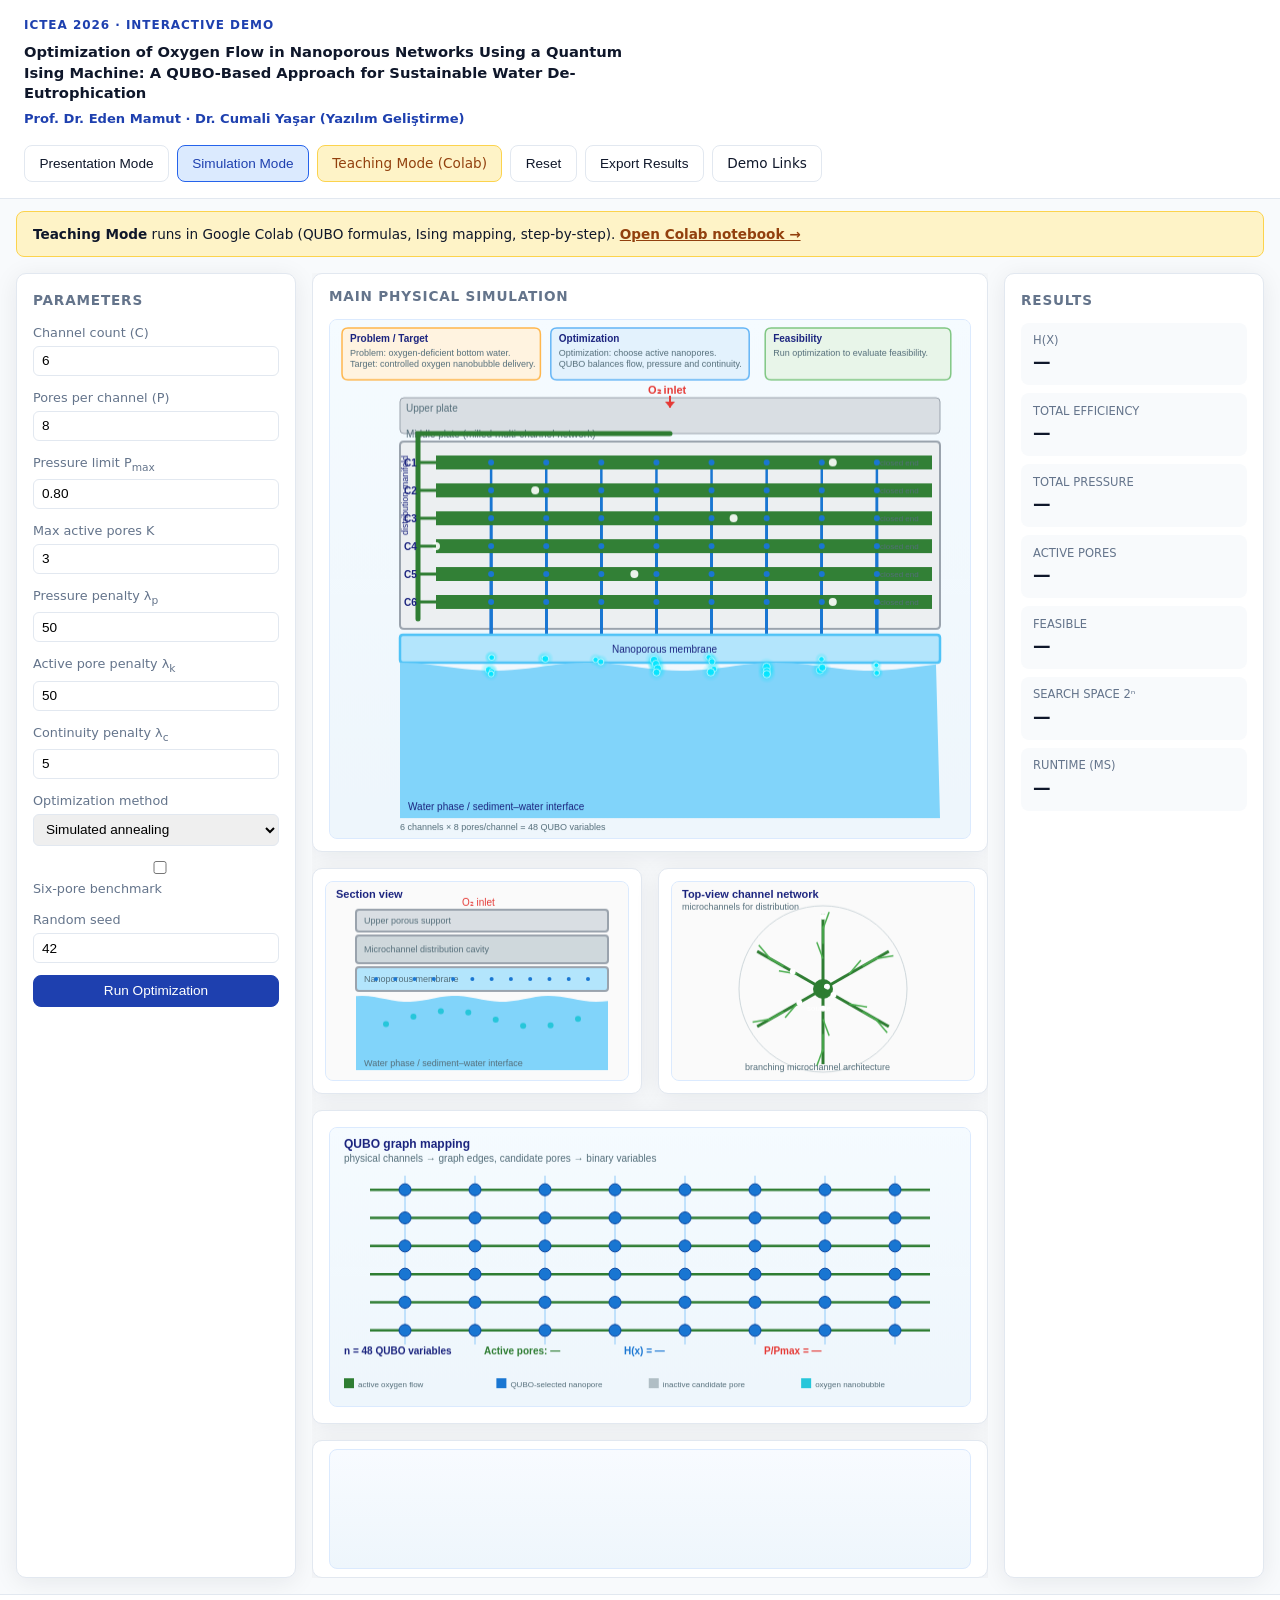
==== frontend/index.html @ eaedf812 "Publish ICTEA 2026 interactive demo: web app, Colab notebook, and multilingual hub. Replaces earlier" ====
<!DOCTYPE html>
<html lang="en">
<head>
  <meta charset="UTF-8">
  <meta name="viewport" content="width=device-width, initial-scale=1.0">
  <title>Optimization of Oxygen Flow in Nanoporous Networks — QUBO Simulation</title>
  <link rel="stylesheet" href="css/style.css">
</head>
<body>
  <header class="app-header">
    <div>
      <p class="eyebrow">ICTEA 2026 · Interactive Demo</p>
      <h1 class="paper-title">Optimization of Oxygen Flow in Nanoporous Networks Using a Quantum Ising Machine: A QUBO-Based Approach for Sustainable Water De-Eutrophication</h1>
      <p class="authors-line">Prof. Dr. Eden Mamut · Dr. Cumali Yaşar (Yazılım Geliştirme)</p>
    </div>
    <div class="header-actions">
      <button type="button" class="btn" id="btn-presentation">Presentation Mode</button>
      <button type="button" class="btn active" id="btn-simulation">Simulation Mode</button>
      <a class="btn btn-colab" id="btn-teaching" href="#" target="_blank" rel="noopener">Teaching Mode (Colab)</a>
      <button type="button" class="btn" id="btn-reset">Reset</button>
      <button type="button" class="btn" id="btn-export">Export Results</button>
      <a class="btn" href="../index.html">Demo Links</a>
    </div>
  </header>

  <div class="teaching-banner" id="teaching-banner">
    <strong>Teaching Mode</strong> runs in Google Colab (QUBO formulas, Ising mapping, step-by-step).
    <a id="teaching-link-inline" href="#" target="_blank" rel="noopener">Open Colab notebook →</a>
  </div>

  <main class="layout" id="simulation-layout">
    <aside class="panel controls-panel">
      <h2>Parameters</h2>
      <div class="control-group">
        <label for="channels">Channel count (C)</label>
        <input type="number" id="channels" min="1" max="12" value="6">
      </div>
      <div class="control-group">
        <label for="pores">Pores per channel (P)</label>
        <input type="number" id="pores" min="1" max="16" value="8">
      </div>
      <div class="control-group">
        <label for="pmax">Pressure limit P<sub>max</sub></label>
        <input type="number" id="pmax" step="0.01" value="0.80">
      </div>
      <div class="control-group">
        <label for="k-active">Max active pores K</label>
        <input type="number" id="k-active" min="1" value="3">
      </div>
      <div class="control-group">
        <label for="lambda-p">Pressure penalty λ<sub>p</sub></label>
        <input type="number" id="lambda-p" step="0.5" value="50">
      </div>
      <div class="control-group">
        <label for="lambda-k">Active pore penalty λ<sub>k</sub></label>
        <input type="number" id="lambda-k" step="0.5" value="50">
      </div>
      <div class="control-group">
        <label for="lambda-c">Continuity penalty λ<sub>c</sub></label>
        <input type="number" id="lambda-c" step="0.5" value="5">
      </div>
      <div class="control-group">
        <label for="method">Optimization method</label>
        <select id="method">
          <option value="exhaustive">Exhaustive search</option>
          <option value="simulated_annealing" selected>Simulated annealing</option>
          <option value="ising_mean_field">Ising mean field</option>
        </select>
      </div>
      <div class="control-group">
        <label><input type="checkbox" id="use-benchmark"> Six-pore benchmark</label>
      </div>
      <div class="control-group">
        <label for="seed">Random seed</label>
        <input type="number" id="seed" value="42">
      </div>
      <button type="button" class="btn btn-primary" id="btn-run" style="width:100%">Run Optimization</button>
    </aside>

    <section class="center-stack">
      <div class="panel panel-main-viz">
        <h2>Main Physical Simulation</h2>
        <div class="viz-box viz-main"><canvas id="main-canvas"></canvas></div>
      </div>
      <div class="panel-row">
        <div class="panel panel-half">
          <div class="viz-box viz-aux"><canvas id="section-canvas"></canvas></div>
        </div>
        <div class="panel panel-half">
          <div class="viz-box viz-aux"><canvas id="topview-canvas"></canvas></div>
        </div>
      </div>
      <div class="panel">
        <div class="viz-box viz-qubo"><canvas id="qubo-canvas"></canvas></div>
      </div>
      <div class="panel panel-energy">
        <div class="viz-box viz-energy"><canvas id="energy-canvas"></canvas></div>
      </div>
    </section>

    <aside class="panel results-panel">
      <h2>Results</h2>
      <div class="metric-grid">
        <div class="metric"><div class="label">H(x)</div><div class="value" id="res-h">—</div></div>
        <div class="metric"><div class="label">Total efficiency</div><div class="value" id="res-eff">—</div></div>
        <div class="metric"><div class="label">Total pressure</div><div class="value" id="res-pres">—</div></div>
        <div class="metric"><div class="label">Active pores</div><div class="value" id="res-active">—</div></div>
        <div class="metric" id="feasible-metric"><div class="label">Feasible</div><div class="value" id="res-feasible">—</div></div>
        <div class="metric"><div class="label">Search space 2ⁿ</div><div class="value" id="res-space">—</div></div>
        <div class="metric"><div class="label">Runtime (ms)</div><div class="value" id="res-runtime">—</div></div>
      </div>
    </aside>
  </main>

  <footer class="status-bar" id="status-bar">
    Ready — Prof. Dr. Eden Mamut · Dr. Cumali Yaşar (Yazılım Geliştirme)
  </footer>

  <div class="presentation-overlay" id="presentation">
    <div class="pres-toolbar">
      <button type="button" class="pres-sim-btn" id="pres-sim-btn">Live Simulation</button>
      <span class="pres-toolbar-sep"></span>
      <span class="pres-lang-label">Language</span>
      <button type="button" class="pres-lang-btn active" data-lang="en" aria-pressed="true">English</button>
      <button type="button" class="pres-lang-btn" data-lang="tr" aria-pressed="false">Türkçe</button>
      <button type="button" class="pres-lang-btn" data-lang="ro" aria-pressed="false">Română</button>
      <button type="button" class="pres-notes-btn" id="pres-notes-btn">Speaker Notes</button>
      <button type="button" class="pres-close" id="pres-close">Exit</button>
    </div>
    <p class="pres-authors">Prof. Dr. Eden Mamut · Dr. Cumali Yaşar (Software Development)</p>

    <div class="pres-main-area">
      <div class="pres-slides-wrap">
        <div id="pres-slides-container"></div>
        <div class="pres-thumb-strip" id="pres-thumb-strip"></div>
      </div>
      <aside class="pres-sim-panel" id="pres-sim-panel">
        <div class="pres-sim-header">
          <span class="pres-sim-title">Live Simulation</span>
          <button type="button" class="pres-run-btn" id="pres-run-btn">Run Optimization</button>
        </div>
        <div class="pres-sim-canvas-wrap">
          <canvas id="pres-live-main"></canvas>
        </div>
        <div class="pres-sim-canvas-wrap pres-sim-qubo-wrap">
          <canvas id="pres-live-qubo"></canvas>
        </div>
        <div class="pres-sim-metrics" id="pres-sim-metrics"></div>
        <p class="pres-sim-hint">Shortcut: <kbd>S</kbd> toggle · <kbd>N</kbd> notes · arrows navigate</p>
      </aside>
    </div>

    <aside class="pres-notes-panel" id="pres-notes-panel" aria-hidden="true">
      <div class="pres-notes-chrome">
        <div class="pres-notes-header">
          <span id="pres-notes-title">Presenter View</span>
          <span id="pres-notes-slide-label">Slide 1 / 24</span>
        </div>
        <p class="pres-notes-lang-hint" id="pres-notes-lang-hint"></p>
        <div class="pres-notes-body" id="pres-notes-body"></div>
      </div>
    </aside>
    <div class="pres-progress" aria-hidden="true"><div class="pres-progress-bar" id="pres-progress-bar"></div></div>
    <nav class="pres-nav">
      <button type="button" id="pres-prev">← Previous</button>
      <span class="pres-counter" id="pres-counter">1 / 24</span>
      <button type="button" id="pres-next">Next →</button>
    </nav>
  </div>

  <script src="../config/i18n-presentation.js"></script>
  <script src="../config/authors.js"></script>
  <script src="../config/links.js"></script>
  <script src="js/simulation.js"></script>
  <script src="js/visualization.js"></script>
  <script src="js/pres-visuals.js"></script>
  <script src="js/presentation.js"></script>
  <script src="js/app.js"></script>
</body>
</html>
---- frontend/css/style.css ----
:root {
  --bg: #f8fafc;
  --panel-bg: #ffffff;
  --border: #e2e8f0;
  --text: #0f172a;
  --text-muted: #64748b;
  --primary: #1e40af;
  --primary-hover: #1d4ed8;
  --active-flow: #16a34a;
  --qubo-selected: #2563eb;
  --passive: #94a3b8;
  --bubble: #06b6d4;
  --warning: #ea580c;
  --danger: #dc2626;
  --shadow: 0 4px 24px rgba(15, 23, 42, 0.08);
  --radius: 10px;
  --font: "Segoe UI", system-ui, -apple-system, sans-serif;
}

*, *::before, *::after { box-sizing: border-box; }

body {
  margin: 0;
  font-family: var(--font);
  background: var(--bg);
  color: var(--text);
  line-height: 1.5;
  overflow-x: hidden;
}

body.hub-body { background: linear-gradient(180deg, #eff6ff 0%, var(--bg) 40%); }

.eyebrow {
  text-transform: uppercase;
  letter-spacing: 0.08em;
  font-size: 0.75rem;
  color: var(--primary);
  font-weight: 700;
  margin: 0 0 0.5rem;
}

.app-header {
  background: var(--panel-bg);
  border-bottom: 1px solid var(--border);
  padding: 1rem 1.5rem;
  display: flex;
  flex-wrap: wrap;
  align-items: center;
  justify-content: space-between;
  gap: 1rem;
}

.app-header h1,
.app-header .paper-title {
  font-size: 0.92rem;
  margin: 0;
  max-width: 640px;
  line-height: 1.4;
}

.authors-line {
  margin: 0.35rem 0 0;
  font-size: 0.82rem;
  color: var(--primary);
  font-weight: 600;
}

.header-actions { display: flex; flex-wrap: wrap; gap: 0.5rem; }

.btn {
  border: 1px solid var(--border);
  background: var(--panel-bg);
  color: var(--text);
  padding: 0.45rem 0.9rem;
  border-radius: 8px;
  font-size: 0.85rem;
  cursor: pointer;
  transition: background 0.15s, border-color 0.15s;
  text-decoration: none;
}

.btn:hover { background: #f1f5f9; }

.btn-primary {
  background: var(--primary);
  color: #fff;
  border-color: var(--primary);
}

.btn-primary:hover { background: var(--primary-hover); }

.btn.active {
  background: #dbeafe;
  border-color: var(--qubo-selected);
  color: var(--primary);
}

.btn-colab {
  background: #fef3c7;
  border-color: #fcd34d;
  color: #92400e;
}

.layout {
  display: grid;
  grid-template-columns: 280px 1fr 260px;
  gap: 1rem;
  padding: 1rem;
  min-height: calc(100vh - 72px);
  overflow-x: hidden;
  max-width: 100vw;
}

@media (max-width: 1100px) {
  .layout { grid-template-columns: 1fr; }
}

.center-stack {
  display: flex;
  flex-direction: column;
  gap: 1rem;
  min-width: 0;
  overflow: hidden;
}

.panel {
  background: var(--panel-bg);
  border: 1px solid var(--border);
  border-radius: var(--radius);
  padding: 1rem;
  box-shadow: var(--shadow);
}

.panel h2 {
  font-size: 0.85rem;
  text-transform: uppercase;
  letter-spacing: 0.06em;
  color: var(--text-muted);
  margin: 0 0 0.75rem;
}

.control-group { margin-bottom: 0.75rem; }

.control-group label {
  display: block;
  font-size: 0.8rem;
  color: var(--text-muted);
  margin-bottom: 0.25rem;
}

.control-group input,
.control-group select {
  width: 100%;
  padding: 0.4rem 0.5rem;
  border: 1px solid var(--border);
  border-radius: 6px;
  font-size: 0.85rem;
}

.panel-row {
  display: grid;
  grid-template-columns: 1fr 1fr;
  gap: 1rem;
}

@media (max-width: 900px) {
  .panel-row { grid-template-columns: 1fr; }
}

.panel-half { padding: 0.75rem; }
.panel-main-viz { padding: 0.75rem 1rem; }
.panel-energy { padding: 0.5rem 1rem; }

.viz-box {
  position: relative;
  overflow: hidden;
  width: 100%;
  max-width: 100%;
  background: linear-gradient(180deg, #f8fbff 0%, #eef6fc 100%);
  border-radius: 8px;
  border: 1px solid #dbeafe;
}

.viz-main { height: 520px; max-height: 520px; }
.viz-aux { height: 200px; max-height: 200px; }
.viz-qubo { height: 280px; max-height: 280px; }
.viz-energy { height: 120px; max-height: 120px; }

.viz-box canvas {
  display: block;
  width: 100% !important;
  max-width: 100%;
  height: 100% !important;
}

.legend {
  display: flex;
  flex-wrap: wrap;
  gap: 0.75rem;
  font-size: 0.78rem;
  margin-top: 0.5rem;
}

.legend span { display: flex; align-items: center; gap: 0.35rem; }

.dot {
  width: 10px;
  height: 10px;
  border-radius: 50%;
  display: inline-block;
}

.metric-grid { display: grid; gap: 0.5rem; }

.metric {
  background: var(--bg);
  border-radius: 8px;
  padding: 0.6rem 0.75rem;
}

.metric .label { font-size: 0.72rem; color: var(--text-muted); text-transform: uppercase; }
.metric .value { font-size: 1.1rem; font-weight: 700; font-variant-numeric: tabular-nums; }

.metric.feasible-yes .value { color: var(--active-flow); }
.metric.feasible-no .value { color: var(--danger); }

.status-bar {
  font-size: 0.8rem;
  color: var(--text-muted);
  padding: 0.5rem 1rem;
  border-top: 1px solid var(--border);
  background: var(--panel-bg);
}

.presentation-overlay {
  position: fixed;
  inset: 0;
  background: #0f172a;
  color: #f8fafc;
  z-index: 1000;
  display: none;
  flex-direction: column;
}

.presentation-overlay.active { display: flex; }

.presentation-overlay:fullscreen,
.presentation-overlay.pres-fullscreen {
  width: 100vw;
  height: 100vh;
  background: #0a0f1a;
}

.pres-toolbar {
  display: flex;
  flex-wrap: wrap;
  align-items: center;
  justify-content: flex-end;
  gap: 0.4rem;
  padding: 0.65rem 1rem;
  border-bottom: 1px solid #334155;
  background: rgba(15, 23, 42, 0.95);
  z-index: 5;
}

.pres-sim-btn {
  background: linear-gradient(135deg, #16a34a, #059669);
  border: none;
  color: #fff;
  padding: 0.45rem 1rem;
  border-radius: 999px;
  font-size: 0.82rem;
  font-weight: 700;
  cursor: pointer;
  margin-right: auto;
  box-shadow: 0 2px 12px rgba(22, 163, 74, 0.4);
}

.pres-sim-btn:hover { filter: brightness(1.08); }

.pres-toolbar-sep {
  width: 1px;
  height: 20px;
  background: #475569;
  margin: 0 0.25rem;
}

.pres-main-area {
  flex: 1;
  display: flex;
  min-height: 0;
  overflow: hidden;
}

.pres-slides-wrap {
  flex: 1;
  display: flex;
  flex-direction: column;
  min-width: 0;
  transition: flex 0.35s ease;
}

.pres-split-sim .pres-slides-wrap {
  flex: 0 0 42%;
  border-right: 1px solid #334155;
}

.pres-sim-panel {
  flex: 0 0 0;
  width: 0;
  overflow: hidden;
  background: #0c1222;
  display: flex;
  flex-direction: column;
  transition: flex 0.35s ease, width 0.35s ease;
}

.pres-split-sim .pres-sim-panel {
  flex: 0 0 58%;
  width: 58%;
  padding: 0.5rem 0.75rem;
}

.pres-sim-header {
  display: flex;
  align-items: center;
  justify-content: space-between;
  margin-bottom: 0.4rem;
}

.pres-sim-title {
  font-size: 0.85rem;
  font-weight: 700;
  color: #4ade80;
  text-transform: uppercase;
  letter-spacing: 0.06em;
}

.pres-run-btn {
  background: #2563eb;
  color: #fff;
  border: none;
  padding: 0.35rem 0.75rem;
  border-radius: 6px;
  font-size: 0.78rem;
  cursor: pointer;
  font-weight: 600;
}

.pres-sim-canvas-wrap {
  flex: 1;
  min-height: 180px;
  position: relative;
  border: 1px solid #334155;
  border-radius: 8px;
  overflow: hidden;
  background: #eef6fc;
  margin-bottom: 0.4rem;
}

.pres-sim-qubo-wrap { flex: 0 0 200px; min-height: 200px; }

.pres-sim-canvas-wrap canvas {
  position: absolute;
  inset: 0;
  width: 100% !important;
  height: 100% !important;
  display: block;
}

.pres-sim-metrics {
  display: flex;
  flex-wrap: wrap;
  gap: 0.5rem 0.85rem;
  font-size: 0.82rem;
  color: #cbd5e1;
  padding: 0.5rem 0.35rem;
  background: rgba(30, 41, 59, 0.75);
  border-radius: 6px;
  min-height: 2.2rem;
  align-items: center;
}

.pres-sim-metrics span { white-space: nowrap; }

.pres-sim-metrics b { color: #93c5fd; }

.pres-sim-hint {
  font-size: 0.7rem;
  color: #64748b;
  margin: 0.25rem 0 0;
}

.pres-sim-hint kbd {
  background: #334155;
  padding: 0.1rem 0.35rem;
  border-radius: 4px;
  font-size: 0.68rem;
}

.pres-thumb-strip {
  display: flex;
  gap: 0.25rem;
  padding: 0.4rem 0.75rem;
  overflow-x: auto;
  border-top: 1px solid #334155;
  background: rgba(15, 23, 42, 0.8);
}

.pres-thumb {
  min-width: 28px;
  height: 28px;
  border: 1px solid #475569;
  background: transparent;
  color: #94a3b8;
  border-radius: 6px;
  font-size: 0.72rem;
  cursor: pointer;
  flex-shrink: 0;
}

.pres-thumb.active {
  background: #2563eb;
  border-color: #2563eb;
  color: #fff;
  font-weight: 700;
}

#pres-slides-container {
  flex: 1;
  position: relative;
  overflow: hidden;
}

.pres-slide {
  position: absolute;
  inset: 0;
  padding: 0.5rem 1rem 0.25rem;
  overflow: hidden;
  opacity: 0;
  transform: translateX(28px) scale(0.985);
  transition: opacity 0.5s cubic-bezier(0.4, 0, 0.2, 1),
              transform 0.5s cubic-bezier(0.4, 0, 0.2, 1);
  pointer-events: none;
  z-index: 0;
}

.pres-slide.active {
  opacity: 1;
  transform: translateX(0) scale(1);
  pointer-events: auto;
  z-index: 2;
}

.pres-slide.exit-left {
  opacity: 0;
  transform: translateX(-32px) scale(0.985);
  z-index: 1;
}

.pres-slide.exit-right {
  opacity: 0;
  transform: translateX(32px) scale(0.985);
  z-index: 1;
}

.pres-slide.enter-from-right {
  transform: translateX(40px) scale(0.98);
}

.pres-slide.enter-from-left {
  transform: translateX(-40px) scale(0.98);
}

.pres-slide-inner {
  display: grid;
  grid-template-columns: minmax(200px, 0.38fr) minmax(280px, 0.62fr);
  gap: 1.25rem;
  height: 100%;
  align-items: stretch;
}

.pres-slide-inner.pres-slide-title {
  grid-template-columns: 1fr;
  grid-template-rows: auto 1fr;
  text-align: center;
}

.pres-slide-title .pres-text-col { max-width: 900px; margin: 0 auto; }
.pres-slide-title .pres-visual-col { min-height: 200px; max-height: 38vh; }

.pres-text-col {
  text-align: left;
  overflow-y: auto;
  max-height: 100%;
  padding-right: 0.5rem;
}

.pres-slide-title .pres-text-col { text-align: center; }

.pres-visual-col {
  position: relative;
  min-height: 300px;
  height: 100%;
  max-height: 62vh;
  border-radius: 12px;
  overflow: hidden;
  border: 1px solid #475569;
  box-shadow: 0 12px 40px rgba(0, 0, 0, 0.45), inset 0 1px 0 rgba(255,255,255,0.06);
  background: #0c1222;
}

.pres-visual-canvas {
  position: absolute;
  inset: 0;
  width: 100% !important;
  height: 100% !important;
  display: block;
}

.pres-visual-hud {
  position: absolute;
  bottom: 8px;
  left: 8px;
  right: 8px;
  display: flex;
  flex-wrap: wrap;
  gap: 0.35rem;
  z-index: 2;
  pointer-events: none;
}

.pres-visual-hud span {
  background: rgba(15, 23, 42, 0.92);
  border: 1px solid #475569;
  color: #e2e8f0;
  font-size: 0.72rem;
  font-family: Consolas, monospace;
  padding: 0.2rem 0.5rem;
  border-radius: 4px;
}

.pres-metric-hint { color: #fde68a !important; font-style: italic; }

@media (max-width: 900px) {
  .pres-slide-inner { grid-template-columns: 1fr; }
  .pres-visual-col { max-height: 28vh; min-height: 160px; }
  .pres-split-sim .pres-slides-wrap { display: none; }
  .pres-split-sim .pres-sim-panel { flex: 1; width: 100%; }
}

.pres-lang-label {
  font-size: 0.72rem;
  color: #94a3b8;
  text-transform: uppercase;
  letter-spacing: 0.06em;
  margin-right: 0.25rem;
}

.pres-lang-btn,
.pres-notes-btn {
  border: 1px solid #475569;
  background: transparent;
  color: #cbd5e1;
  padding: 0.35rem 0.7rem;
  border-radius: 999px;
  font-size: 0.78rem;
  cursor: pointer;
}

.pres-lang-btn.active {
  background: #1e40af;
  border-color: #1e40af;
  color: #fff;
  font-weight: 600;
}

.pres-notes-btn {
  background: #334155;
  margin-left: 0.25rem;
}

.pres-bullets {
  text-align: left;
  max-width: 100%;
  margin: 0.5rem 0 0;
  padding-left: 1.1rem;
  color: #94a3b8;
  font-size: clamp(0.88rem, 1.8vw, 1.05rem);
  line-height: 1.45;
  list-style: none;
}

.pres-bullets li {
  margin-bottom: 0.35rem;
  position: relative;
  padding-left: 0.5rem;
}

.pres-bullets li::before {
  content: "▸";
  position: absolute;
  left: -0.85rem;
  color: #3b82f6;
  font-size: 0.75rem;
}

.pres-subtitle {
  font-size: clamp(1rem, 2.5vw, 1.35rem) !important;
  color: #93c5fd !important;
  max-width: 780px;
}

.pres-notes-panel {
  position: fixed;
  bottom: 0;
  left: 0;
  right: 0;
  z-index: 1100;
  max-height: 0;
  overflow: hidden;
  background: transparent;
  transition: max-height 0.45s cubic-bezier(0.4, 0, 0.2, 1);
  pointer-events: none;
}

.pres-notes-panel.open {
  max-height: 42vh;
  pointer-events: auto;
}

.pres-notes-chrome {
  margin: 0 1rem 1rem;
  background: linear-gradient(180deg, #1e293b 0%, #0f172a 100%);
  border: 1px solid #475569;
  border-radius: 12px 12px 0 0;
  box-shadow: 0 -8px 32px rgba(0, 0, 0, 0.5);
  overflow: hidden;
}

.pres-notes-header {
  display: flex;
  align-items: center;
  justify-content: space-between;
  padding: 0.55rem 1rem;
  background: rgba(37, 99, 235, 0.25);
  border-bottom: 1px solid #334155;
  font-size: 0.78rem;
  font-weight: 700;
  color: #93c5fd;
  text-transform: uppercase;
  letter-spacing: 0.05em;
}

.pres-notes-header span:last-child {
  color: #64748b;
  font-weight: 500;
  text-transform: none;
}

.pres-notes-lang-hint {
  margin: 0;
  padding: 0.35rem 1.25rem 0;
  font-size: 0.72rem;
  color: #64748b;
  font-style: italic;
}

.pres-notes-body {
  padding: 1rem 1.25rem 1.25rem;
  font-size: 0.95rem;
  color: #cbd5e1;
  line-height: 1.6;
  max-height: 32vh;
  overflow-y: auto;
}

.pres-notes-panel::before { content: none; }

.pres-progress {
  height: 4px;
  background: #334155;
  width: 100%;
}

.pres-progress-bar {
  height: 100%;
  width: 0;
  background: linear-gradient(90deg, #2563eb, #16a34a);
  transition: width 0.25s ease;
}

.pres-authors {
  position: absolute;
  top: 3.2rem;
  left: 1rem;
  margin: 0;
  font-size: 0.78rem;
  color: #64748b;
  font-weight: 600;
  max-width: 380px;
  line-height: 1.35;
  z-index: 2;
}

.pres-close {
  position: static;
  background: transparent;
  border: 1px solid #475569;
  color: #cbd5e1;
  padding: 0.35rem 0.75rem;
  border-radius: 6px;
  cursor: pointer;
  margin-left: 0.5rem;
}

.pres-text-col h2 {
  font-size: clamp(1.1rem, 2.5vw, 1.75rem);
  margin: 0 0 0.5rem;
  line-height: 1.3;
  color: #f1f5f9;
}

.pres-slide h2 { font-size: clamp(1.1rem, 2.5vw, 1.75rem); margin: 0 0 0.5rem; max-width: 100%; }
.pres-slide h2.pres-paper-title {
  font-size: clamp(1.1rem, 3vw, 1.85rem);
  line-height: 1.35;
  max-width: 900px;
}
.pres-slide p { font-size: clamp(1rem, 2.5vw, 1.35rem); color: #cbd5e1; max-width: 700px; margin: 0; }

.pres-slide-authors {
  margin-top: 1.5rem !important;
  font-size: clamp(0.95rem, 2vw, 1.15rem) !important;
  color: #93c5fd !important;
  font-weight: 600;
}

.pres-footer-authors { margin-top: 1.5rem !important; }

.pres-nav {
  display: flex;
  justify-content: space-between;
  align-items: center;
  padding: 1rem 2rem;
  border-top: 1px solid #334155;
}

.pres-nav button {
  background: #1e40af;
  color: #fff;
  border: none;
  padding: 0.6rem 1.2rem;
  border-radius: 8px;
  cursor: pointer;
  font-size: 0.9rem;
}

.pres-counter { color: #94a3b8; font-size: 0.9rem; }

.teaching-banner {
  background: #fef3c7;
  border: 1px solid #fcd34d;
  border-radius: 8px;
  padding: 0.75rem 1rem;
  font-size: 0.85rem;
  margin: 0.75rem 1rem 0;
}

.teaching-banner a { color: #92400e; font-weight: 600; }

.link-card {
  background: var(--panel-bg);
  border: 1px solid var(--border);
  border-radius: 12px;
  padding: 1.5rem;
}

.btn-primary {
  display: inline-block;
  text-align: center;
}
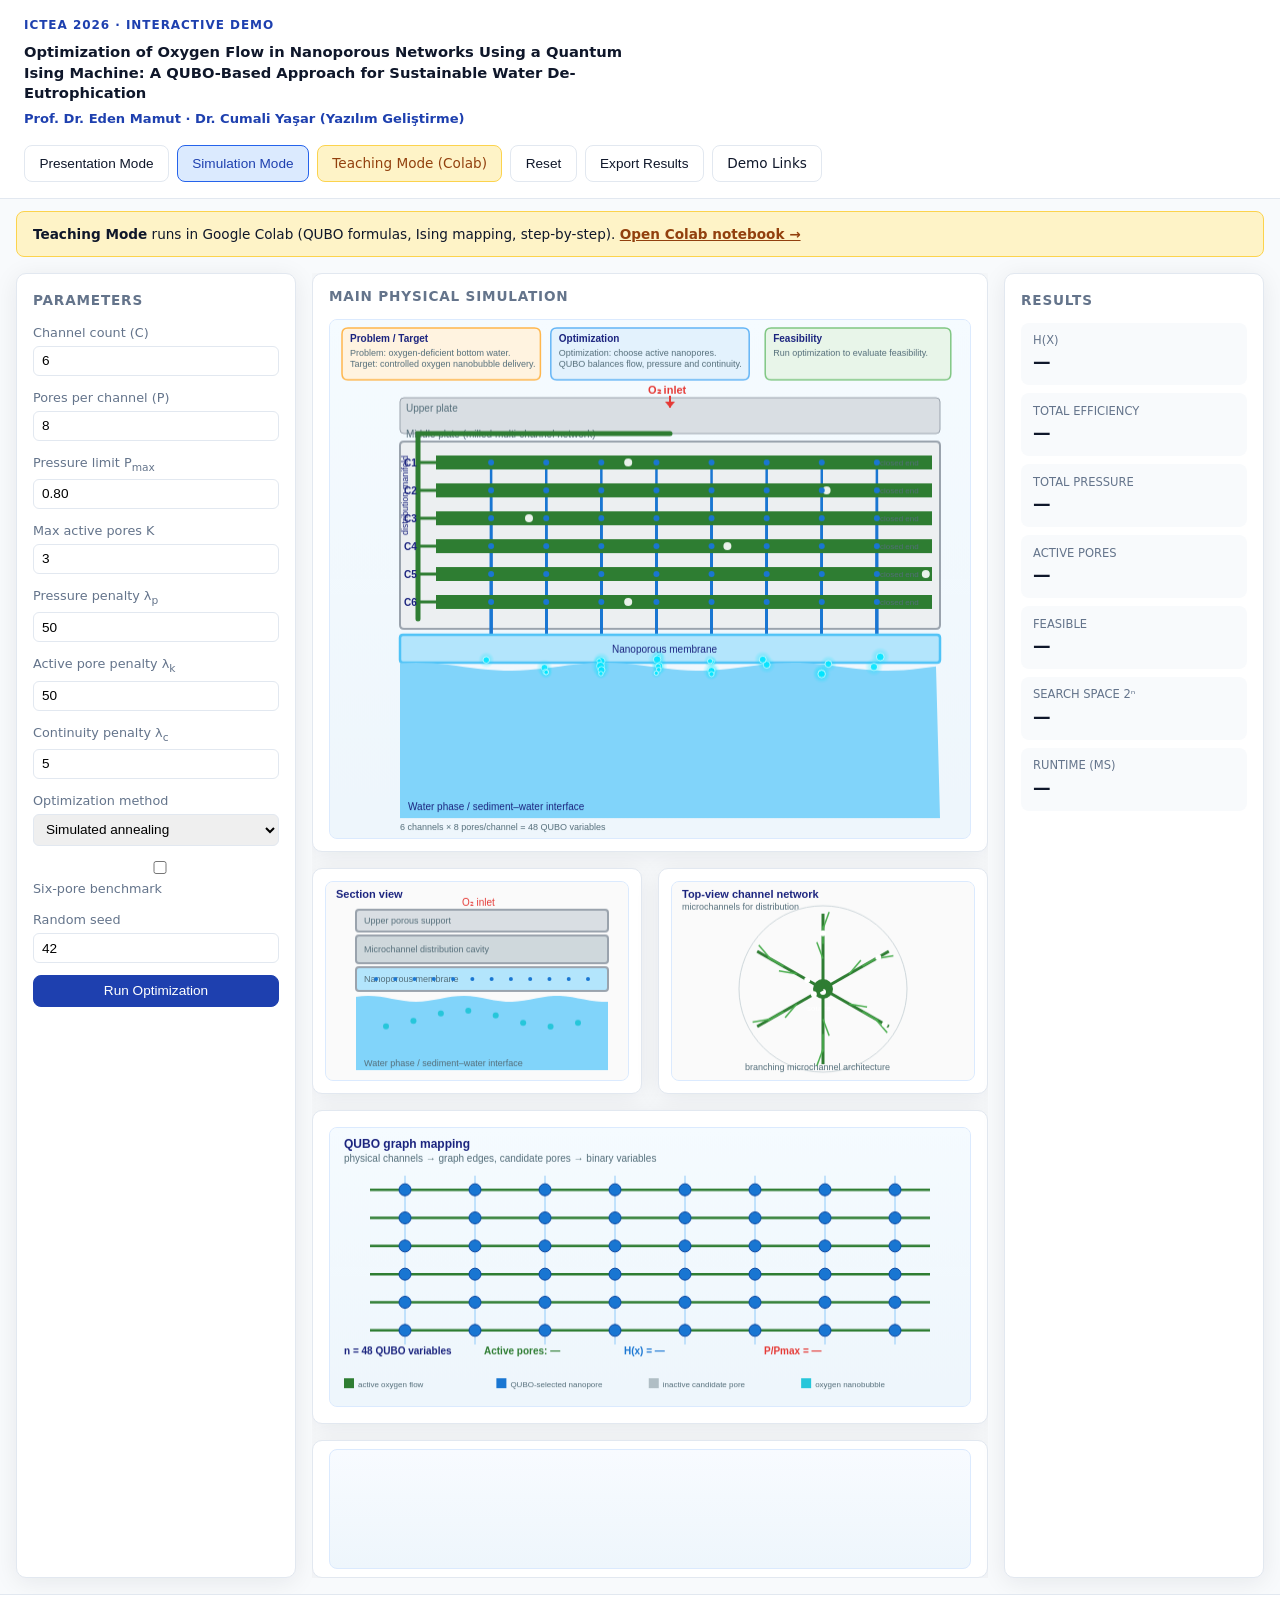
==== commit edd0721e: "Fix GitHub Pages deploy: add Actions workflow, .nojekyll, and cache-bust scripts. Pages was serving " ====
--- a/frontend/index.html
+++ b/frontend/index.html
@@ -168,13 +168,13 @@
     </nav>
   </div>
 
-  <script src="../config/i18n-presentation.js"></script>
-  <script src="../config/authors.js"></script>
-  <script src="../config/links.js"></script>
-  <script src="js/simulation.js"></script>
-  <script src="js/visualization.js"></script>
-  <script src="js/pres-visuals.js"></script>
-  <script src="js/presentation.js"></script>
-  <script src="js/app.js"></script>
+  <script src="../config/i18n-presentation.js?v=20260530-27"></script>
+  <script src="../config/authors.js?v=20260530-27"></script>
+  <script src="../config/links.js?v=20260530-27"></script>
+  <script src="js/simulation.js?v=20260530-27"></script>
+  <script src="js/visualization.js?v=20260530-27"></script>
+  <script src="js/pres-visuals.js?v=20260530-27"></script>
+  <script src="js/presentation.js?v=20260530-27"></script>
+  <script src="js/app.js?v=20260530-27"></script>
 </body>
 </html>
--- a/frontend/css/style.css
+++ b/frontend/css/style.css
@@ -738,6 +738,39 @@
 
 .pres-footer-authors { margin-top: 1.5rem !important; }
 
+.pres-appendix-label {
+  display: inline-block;
+  font-size: 0.72rem !important;
+  font-weight: 700;
+  letter-spacing: 0.04em;
+  text-transform: uppercase;
+  color: #fcd34d !important;
+  background: rgba(251, 191, 36, 0.12);
+  border: 1px solid rgba(251, 191, 36, 0.35);
+  padding: 0.25rem 0.65rem;
+  border-radius: 999px;
+  margin-bottom: 0.65rem !important;
+}
+
+.pres-math-block {
+  margin: 0.65rem 0 0.85rem;
+  padding: 0.75rem 0.9rem;
+  background: rgba(15, 23, 42, 0.85);
+  border: 1px solid #334155;
+  border-left: 3px solid #38bdf8;
+  border-radius: 8px;
+  max-width: 100%;
+}
+
+.pres-math-line {
+  font-family: "Cambria Math", "Times New Roman", Georgia, serif !important;
+  font-size: clamp(0.82rem, 1.6vw, 1.02rem) !important;
+  color: #e2e8f0 !important;
+  line-height: 1.55 !important;
+  margin: 0.2rem 0 !important;
+  white-space: pre-wrap;
+}
+
 .pres-nav {
   display: flex;
   justify-content: space-between;
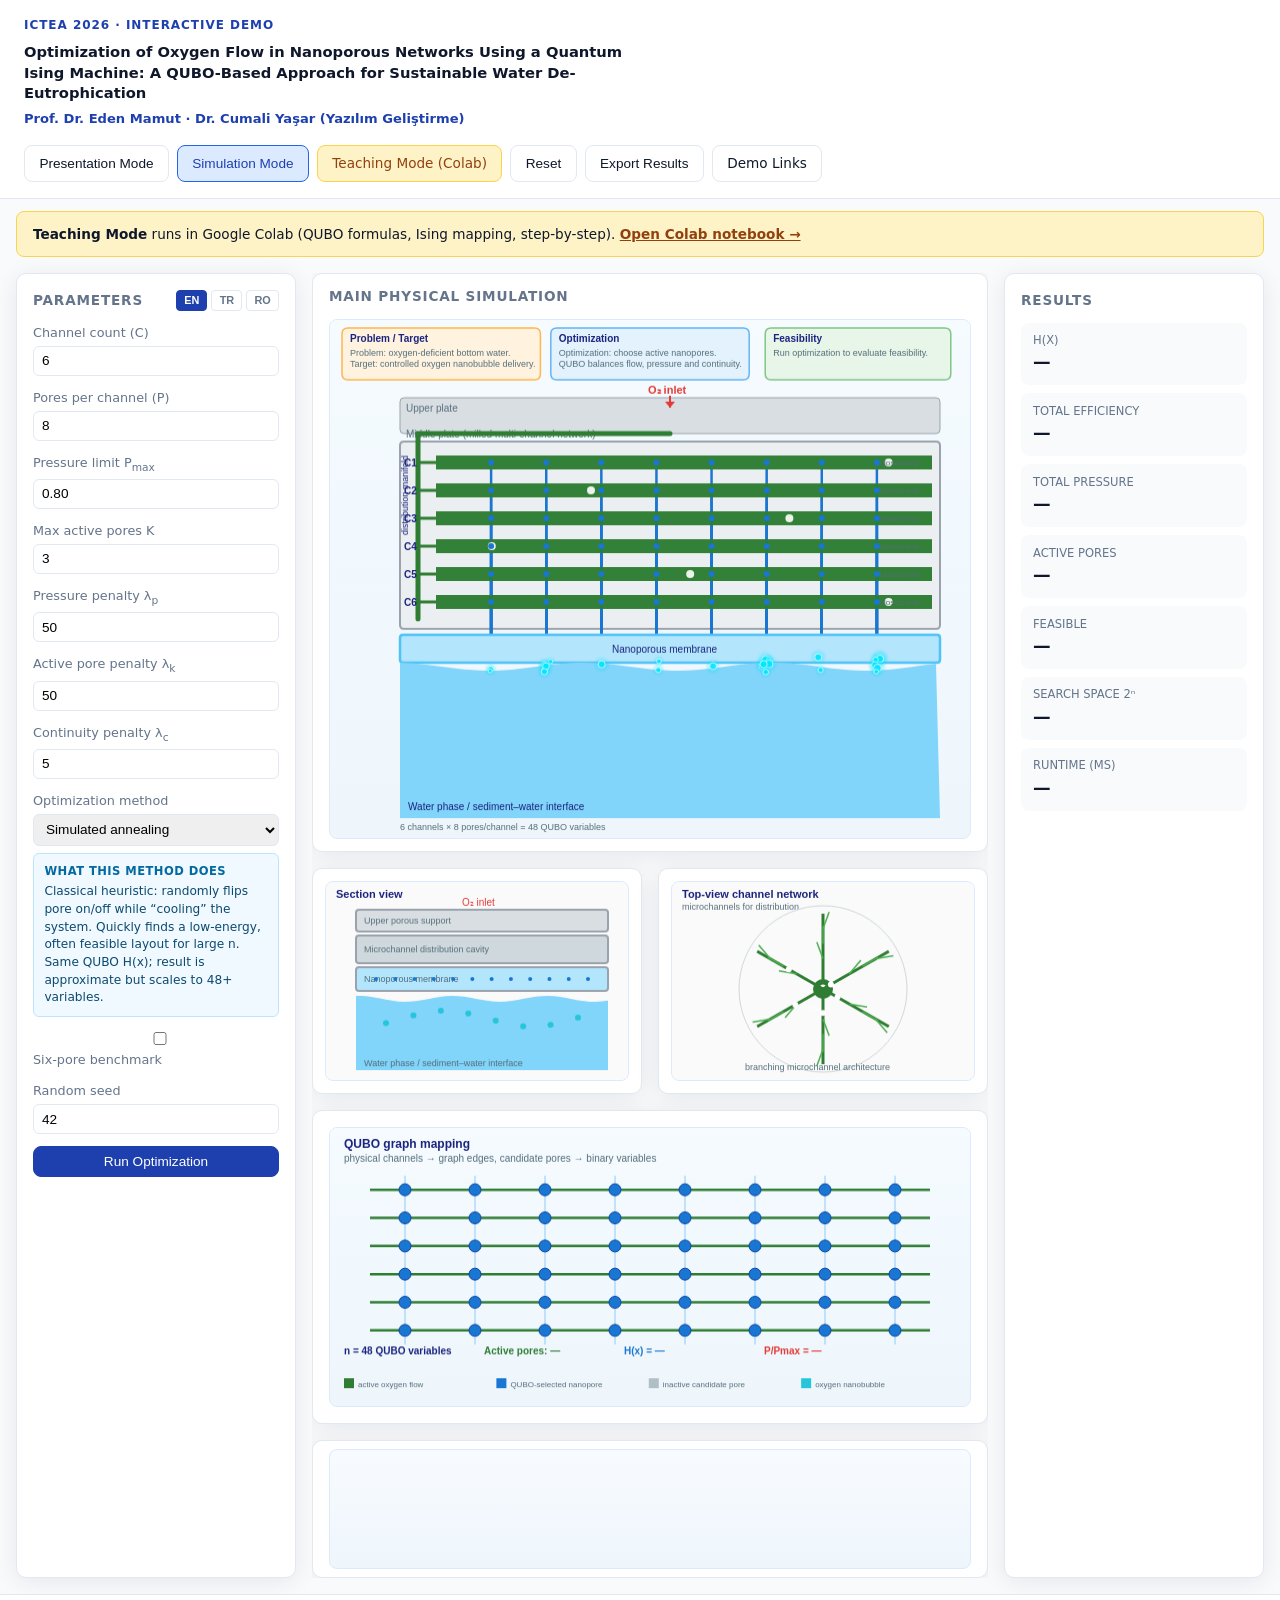
==== commit 6a30ade7: "Add multilingual optimization method help in Simulation Mode (EN/TR/RO). Dropdown shows live explana" ====
--- a/frontend/index.html
+++ b/frontend/index.html
@@ -30,7 +30,14 @@
 
   <main class="layout" id="simulation-layout">
     <aside class="panel controls-panel">
-      <h2>Parameters</h2>
+      <div class="panel-head-row">
+        <h2>Parameters</h2>
+        <div class="sim-lang-bar" aria-label="Language">
+          <button type="button" class="sim-lang-btn active" data-lang="en">EN</button>
+          <button type="button" class="sim-lang-btn" data-lang="tr">TR</button>
+          <button type="button" class="sim-lang-btn" data-lang="ro">RO</button>
+        </div>
+      </div>
       <div class="control-group">
         <label for="channels">Channel count (C)</label>
         <input type="number" id="channels" min="1" max="12" value="6">
@@ -60,12 +67,16 @@
         <input type="number" id="lambda-c" step="0.5" value="5">
       </div>
       <div class="control-group">
-        <label for="method">Optimization method</label>
+        <label for="method" id="label-method">Optimization method</label>
         <select id="method">
           <option value="exhaustive">Exhaustive search</option>
           <option value="simulated_annealing" selected>Simulated annealing</option>
           <option value="ising_mean_field">Ising mean field</option>
         </select>
+        <div class="method-help" id="method-help" role="note">
+          <strong id="method-help-title">What this method does</strong>
+          <p id="method-help-text"></p>
+        </div>
       </div>
       <div class="control-group">
         <label><input type="checkbox" id="use-benchmark"> Six-pore benchmark</label>
@@ -168,13 +179,14 @@
     </nav>
   </div>
 
-  <script src="../config/i18n-presentation.js?v=20260530-27"></script>
-  <script src="../config/authors.js?v=20260530-27"></script>
-  <script src="../config/links.js?v=20260530-27"></script>
-  <script src="js/simulation.js?v=20260530-27"></script>
-  <script src="js/visualization.js?v=20260530-27"></script>
-  <script src="js/pres-visuals.js?v=20260530-27"></script>
-  <script src="js/presentation.js?v=20260530-27"></script>
-  <script src="js/app.js?v=20260530-27"></script>
+  <script src="../config/i18n-simulation.js?v=20260530-28"></script>
+  <script src="../config/i18n-presentation.js?v=20260530-28"></script>
+  <script src="../config/authors.js?v=20260530-28"></script>
+  <script src="../config/links.js?v=20260530-28"></script>
+  <script src="js/simulation.js?v=20260530-28"></script>
+  <script src="js/visualization.js?v=20260530-28"></script>
+  <script src="js/pres-visuals.js?v=20260530-28"></script>
+  <script src="js/presentation.js?v=20260530-28"></script>
+  <script src="js/app.js?v=20260530-28"></script>
 </body>
 </html>
--- a/frontend/css/style.css
+++ b/frontend/css/style.css
@@ -157,6 +157,60 @@
   font-size: 0.85rem;
 }
 
+.panel-head-row {
+  display: flex;
+  align-items: center;
+  justify-content: space-between;
+  gap: 0.5rem;
+  margin-bottom: 0.75rem;
+}
+
+.panel-head-row h2 { margin: 0; }
+
+.sim-lang-bar {
+  display: flex;
+  gap: 0.25rem;
+}
+
+.sim-lang-btn {
+  border: 1px solid var(--border);
+  background: var(--panel-bg);
+  color: var(--text-muted);
+  padding: 0.2rem 0.45rem;
+  border-radius: 4px;
+  font-size: 0.68rem;
+  font-weight: 700;
+  cursor: pointer;
+}
+
+.sim-lang-btn.active {
+  background: var(--primary);
+  border-color: var(--primary);
+  color: #fff;
+}
+
+.method-help {
+  margin-top: 0.45rem;
+  padding: 0.55rem 0.65rem;
+  font-size: 0.76rem;
+  line-height: 1.45;
+  background: #f0f9ff;
+  border: 1px solid #bae6fd;
+  border-radius: 6px;
+  color: #0c4a6e;
+}
+
+.method-help strong {
+  display: block;
+  font-size: 0.72rem;
+  text-transform: uppercase;
+  letter-spacing: 0.04em;
+  margin-bottom: 0.25rem;
+  color: #0369a1;
+}
+
+.method-help p { margin: 0; }
+
 .panel-row {
   display: grid;
   grid-template-columns: 1fr 1fr;
